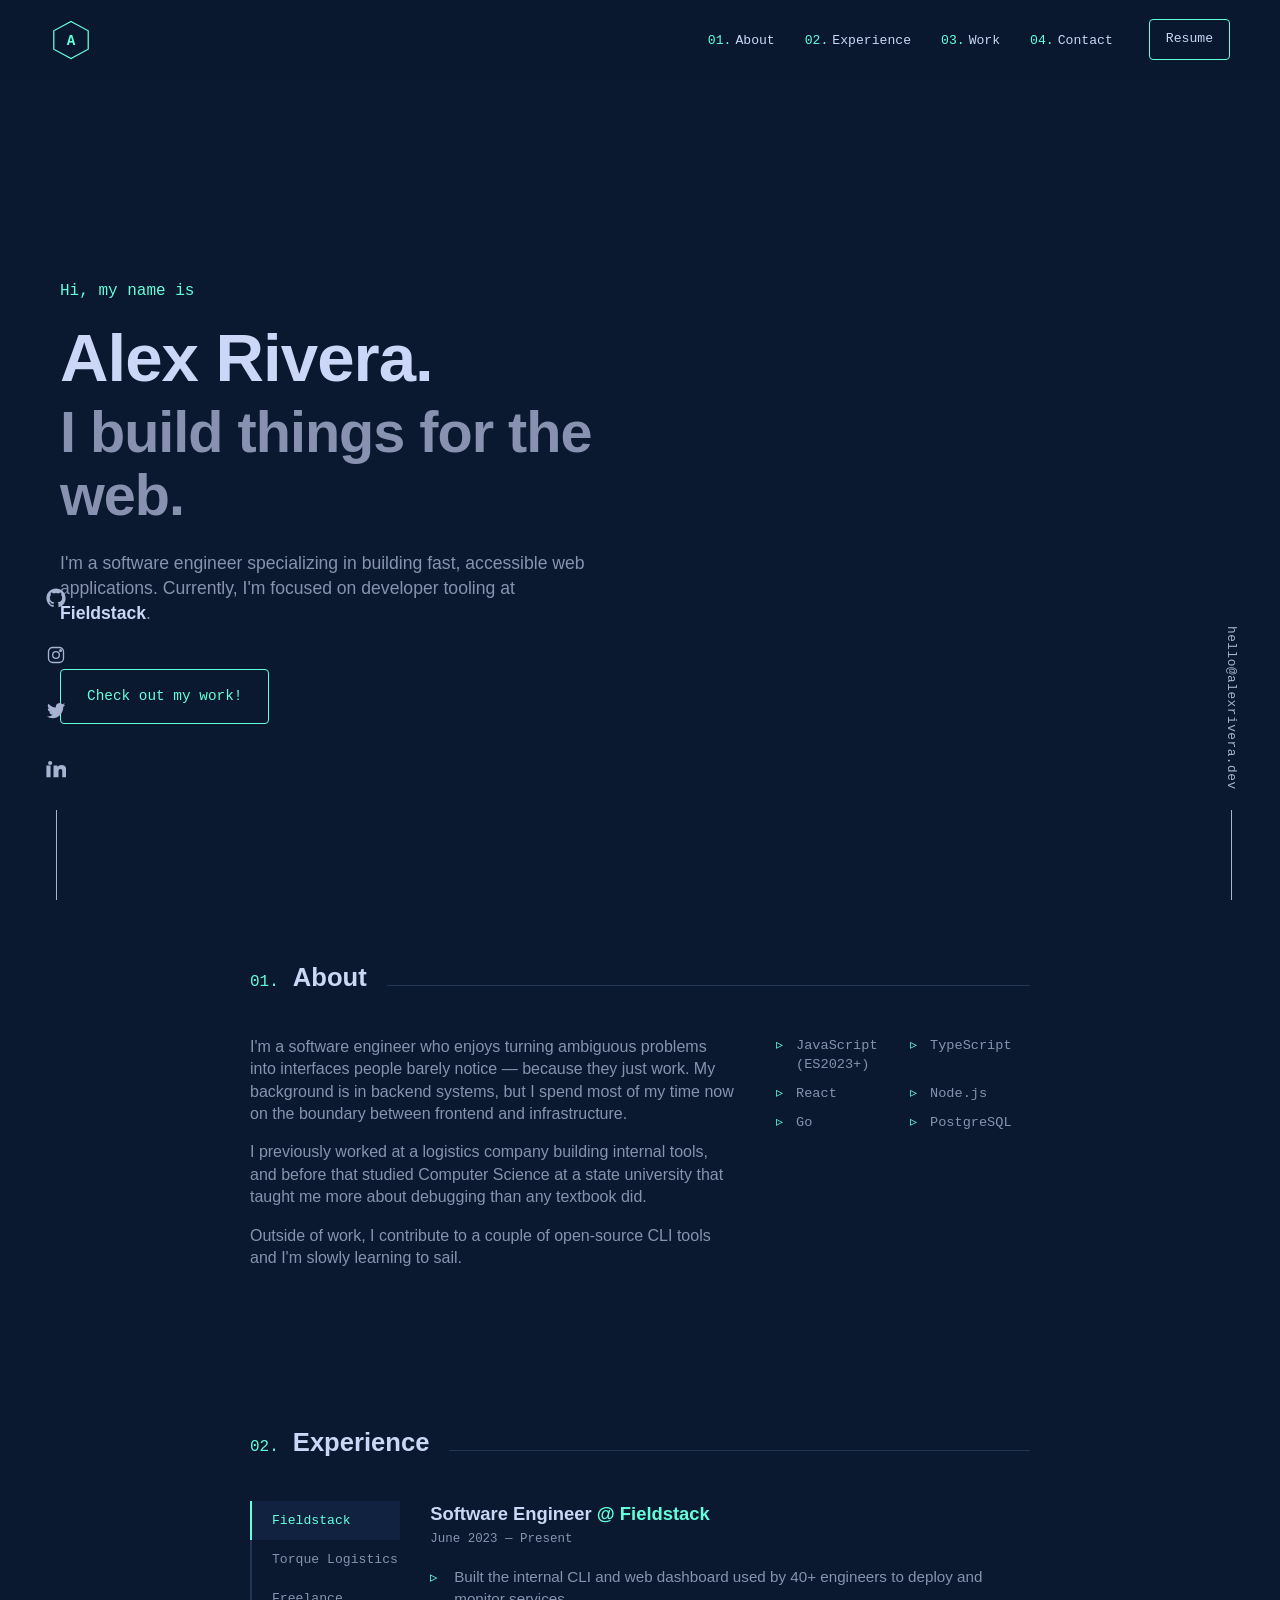
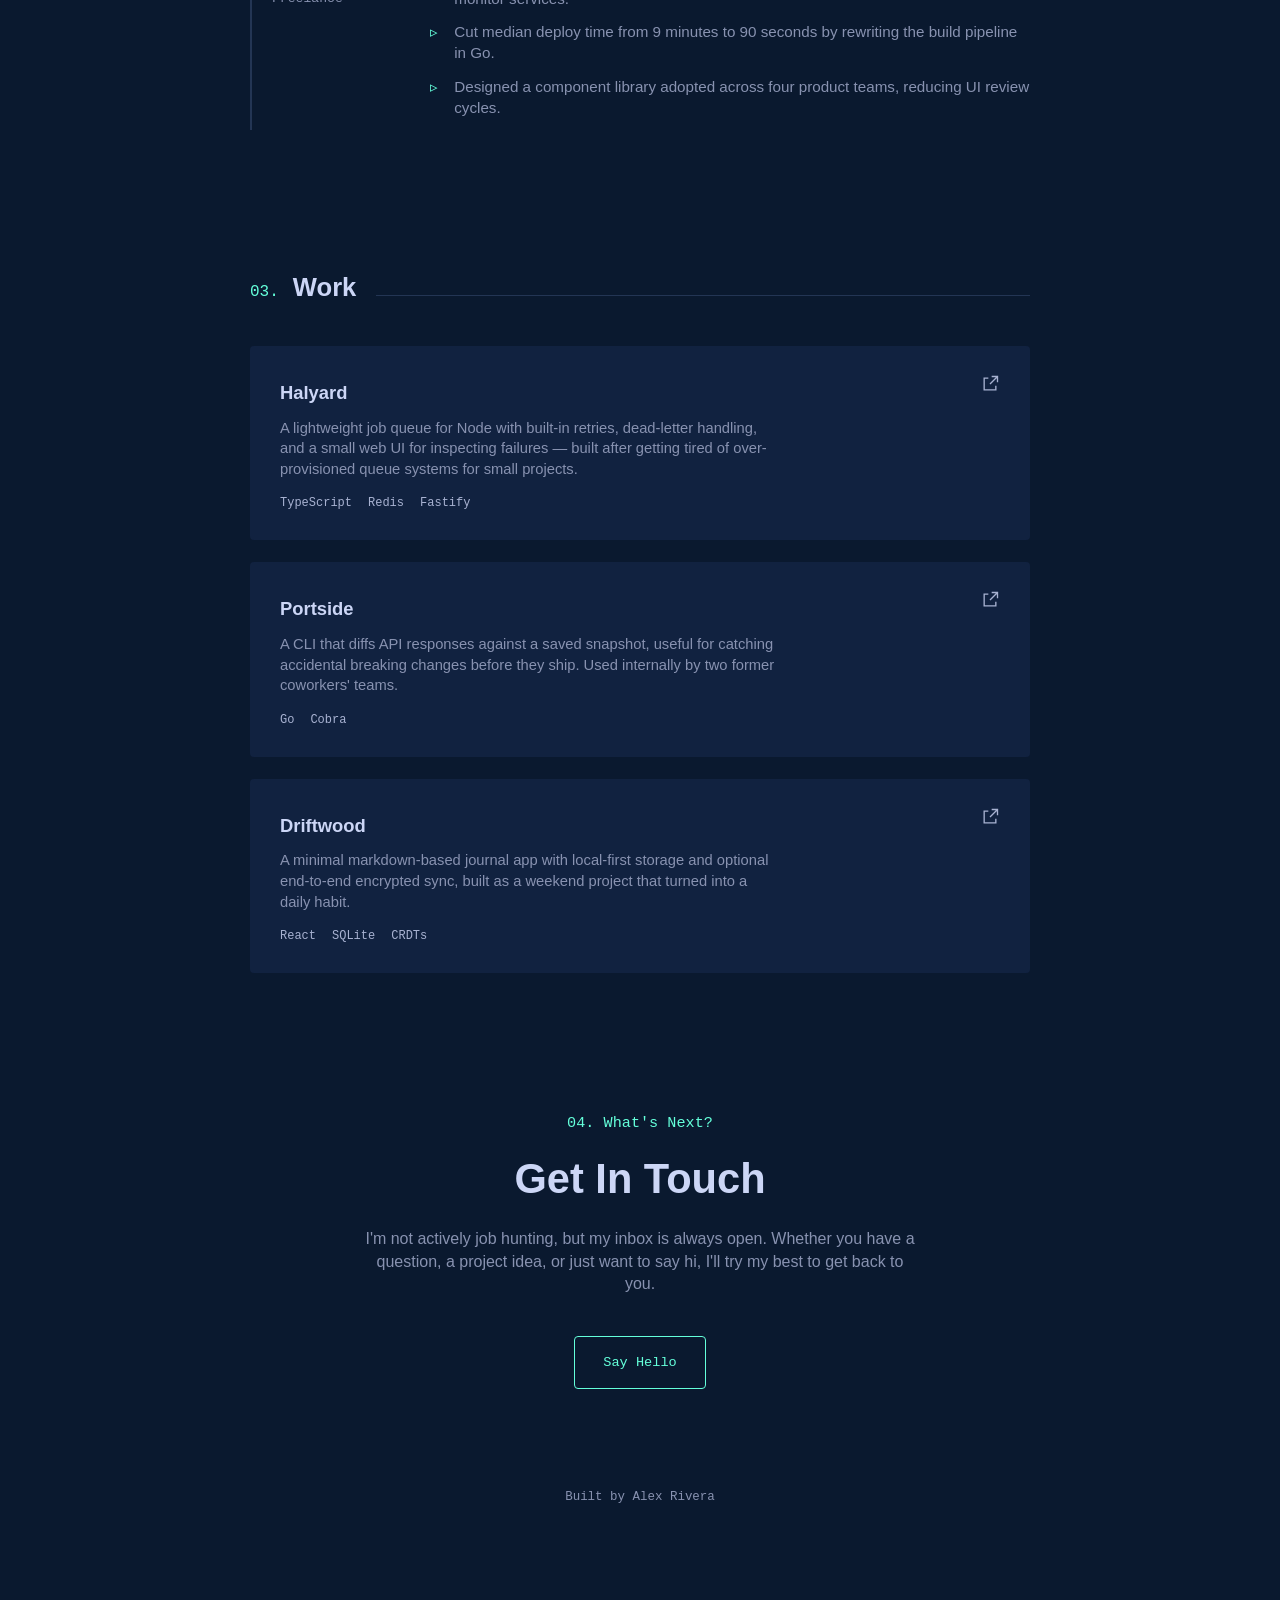
==== portfolio.html @ 31917dab "Add files via upload" ====
<!DOCTYPE html>
<html lang="en">
<head>
<meta charset="UTF-8" />
<meta name="viewport" content="width=device-width, initial-scale=1.0" />
<title>Alex Rivera — Software Engineer</title>
<style>
  :root {
    --navy: #0a192f;
    --light-navy: #112240;
    --lightest-navy: #233554;
    --slate: #8892b0;
    --light-slate: #a8b2d1;
    --lightest-slate: #ccd6f6;
    --white: #e6f1ff;
    --green: #64ffda;
    --font-sans: 'Inter', -apple-system, BlinkMacSystemFont, 'Segoe UI', sans-serif;
    --font-mono: 'JetBrains Mono', 'SF Mono', 'Fira Code', monospace;
    --side-gutter: 60px;
  }

  * { box-sizing: border-box; margin: 0; padding: 0; }
  html { scroll-behavior: smooth; }

  body {
    background: var(--navy);
    color: var(--slate);
    font-family: var(--font-sans);
    line-height: 1.4;
    -webkit-font-smoothing: antialiased;
  }

  ::selection { background: var(--lightest-navy); color: var(--white); }
  a { color: inherit; text-decoration: none; }

  .skip-link {
    position: absolute;
    top: -40px;
    left: 0;
    background: var(--green);
    color: var(--navy);
    padding: 8px 16px;
    z-index: 200;
  }
  .skip-link:focus { top: 0; }

  :focus-visible { outline: 2px solid var(--green); outline-offset: 3px; }

  /* Top header */
  header.top-nav {
    position: sticky;
    top: 0;
    z-index: 100;
    display: flex;
    align-items: center;
    justify-content: space-between;
    height: 80px;
    padding: 0 50px;
    background: rgba(10, 25, 47, 0.85);
    backdrop-filter: blur(8px);
    border-bottom: 1px solid transparent;
  }

  .logo {
    width: 42px;
    height: 42px;
    display: flex;
    align-items: center;
    justify-content: center;
  }
  .logo svg { width: 100%; height: 100%; }
  .logo text { font-family: var(--font-mono); font-weight: 700; }

  nav.main-nav {
    display: flex;
    align-items: center;
    gap: 36px;
  }
  nav.main-nav ul {
    list-style: none;
    display: flex;
    gap: 30px;
  }
  nav.main-nav a {
    font-family: var(--font-mono);
    font-size: 0.82rem;
    color: var(--lightest-slate);
    transition: color 0.2s ease;
  }
  nav.main-nav a span { color: var(--green); margin-right: 4px; }
  nav.main-nav a:hover, nav.main-nav a:focus-visible { color: var(--green); }

  .resume-btn {
    font-family: var(--font-mono);
    font-size: 0.8rem;
    color: var(--green);
    border: 1px solid var(--green);
    border-radius: 4px;
    padding: 10px 16px;
    transition: background 0.2s ease, transform 0.2s ease;
  }
  .resume-btn:hover { background: rgba(100, 255, 218, 0.08); transform: translateY(-2px); }

  .nav-toggle { display: none; }

  /* Fixed side rails */
  .side-rail {
    position: fixed;
    bottom: 0;
    display: flex;
    flex-direction: column;
    align-items: center;
    z-index: 50;
  }
  .side-rail.left { left: 40px; }
  .side-rail.right { right: 40px; }

  .side-rail ul {
    list-style: none;
    display: flex;
    flex-direction: column;
    gap: 18px;
    margin-bottom: 20px;
  }
  .side-rail.left a {
    color: var(--light-slate);
    display: block;
    padding: 6px;
    transition: color 0.2s ease, transform 0.2s ease;
  }
  .side-rail.left a:hover { color: var(--green); transform: translateY(-3px); }
  .side-rail svg { width: 20px; height: 20px; }

  .side-rail .rail-line {
    width: 1px;
    height: 90px;
    background: var(--light-slate);
  }

  .side-rail.right .email-link {
    writing-mode: vertical-rl;
    font-family: var(--font-mono);
    font-size: 0.8rem;
    color: var(--light-slate);
    letter-spacing: 0.5px;
    margin-bottom: 20px;
    transition: color 0.2s ease, transform 0.2s ease;
  }
  .side-rail.right .email-link:hover { color: var(--green); transform: translateY(-3px); }

  /* Hero */
  .hero {
    min-height: calc(100vh - 80px);
    display: flex;
    flex-direction: column;
    justify-content: center;
    max-width: 780px;
    padding: 40px var(--side-gutter);
  }
  .hero .eyebrow {
    font-family: var(--font-mono);
    color: var(--green);
    font-size: 1rem;
    margin-bottom: 18px;
  }
  .hero h1 {
    font-size: clamp(2.4rem, 7vw, 4.2rem);
    color: var(--lightest-slate);
    font-weight: 700;
    letter-spacing: -1px;
    line-height: 1.1;
  }
  .hero h2 {
    font-size: clamp(2rem, 6vw, 3.6rem);
    color: var(--slate);
    font-weight: 700;
    letter-spacing: -1px;
    line-height: 1.1;
    margin-top: 6px;
  }
  .hero p {
    margin-top: 24px;
    max-width: 540px;
    font-size: 1.1rem;
  }
  .hero p b { color: var(--lightest-slate); font-weight: 600; }
  .hero .cta {
    display: inline-block;
    margin-top: 44px;
    padding: 16px 26px;
    border: 1px solid var(--green);
    border-radius: 4px;
    color: var(--green);
    font-family: var(--font-mono);
    font-size: 0.9rem;
    width: fit-content;
    transition: background 0.2s ease, transform 0.2s ease;
  }
  .hero .cta:hover { background: rgba(100, 255, 218, 0.08); transform: translateY(-3px); }

  /* Content sections below hero */
  main.content {
    max-width: 900px;
    margin: 0 auto;
    padding: 0 var(--side-gutter) 100px;
  }
  section { margin-bottom: 140px; scroll-margin-top: 100px; }
  section:last-of-type { margin-bottom: 60px; }

  .section-heading {
    color: var(--lightest-slate);
    font-size: 1.6rem;
    font-weight: 700;
    margin-bottom: 40px;
    display: flex;
    align-items: baseline;
    gap: 14px;
  }
  .section-heading .num { font-family: var(--font-mono); color: var(--green); font-size: 1rem; font-weight: 400; }
  .section-heading .rule { height: 1px; background: var(--lightest-navy); flex: 1; margin-left: 6px; }

  #about .about-grid {
    display: grid;
    grid-template-columns: 2fr 1fr;
    gap: 40px;
    align-items: start;
  }
  #about p { margin-bottom: 16px; font-size: 1rem; }
  .stack-list {
    display: grid;
    grid-template-columns: repeat(2, minmax(120px, 1fr));
    gap: 10px 14px;
    list-style: none;
    font-family: var(--font-mono);
    font-size: 0.85rem;
  }
  .stack-list li { position: relative; padding-left: 20px; }
  .stack-list li::before { content: '▹'; position: absolute; left: 0; color: var(--green); }

  .job-list { display: flex; gap: 30px; }
  .job-tabs { display: flex; flex-direction: column; border-left: 2px solid var(--lightest-navy); min-width: 140px; }
  .job-tabs button {
    background: none; border: none; text-align: left; color: var(--slate);
    font-family: var(--font-mono); font-size: 0.82rem; padding: 12px 20px; cursor: pointer;
    border-left: 2px solid transparent; margin-left: -2px; transition: color 0.2s ease, background 0.2s ease;
    white-space: nowrap;
  }
  .job-tabs button:hover { background: var(--light-navy); color: var(--green); }
  .job-tabs button.active { color: var(--green); border-left: 2px solid var(--green); background: var(--light-navy); }
  .job-panel { display: none; }
  .job-panel.active { display: block; }
  .job-panel h3 { font-size: 1.15rem; color: var(--lightest-slate); font-weight: 600; }
  .job-panel h3 span { color: var(--green); }
  .job-panel .job-time { font-family: var(--font-mono); font-size: 0.78rem; color: var(--slate); margin: 4px 0 18px; }
  .job-panel ul { list-style: none; }
  .job-panel li { position: relative; padding-left: 24px; margin-bottom: 12px; font-size: 0.95rem; }
  .job-panel li::before { content: '▹'; position: absolute; left: 0; color: var(--green); }

  .project {
    background: var(--light-navy); border-radius: 4px; padding: 28px 30px; margin-bottom: 22px;
    transition: transform 0.2s ease, box-shadow 0.2s ease;
  }
  .project:hover { transform: translateY(-4px); box-shadow: 0 12px 24px -12px rgba(2,12,27,0.6); }
  .project-top { display: flex; justify-content: space-between; align-items: flex-start; }
  .project-top svg { width: 20px; height: 20px; color: var(--light-slate); flex-shrink: 0; }
  .project h3 { color: var(--lightest-slate); font-size: 1.15rem; margin: 6px 0 12px; }
  .project p { font-size: 0.92rem; max-width: 500px; }
  .project .tech { display: flex; flex-wrap: wrap; gap: 6px 16px; margin-top: 16px; list-style: none; font-family: var(--font-mono); font-size: 0.75rem; color: var(--light-slate); }

  #contact { text-align: center; max-width: 560px; margin: 0 auto 100px; }
  #contact .section-heading { justify-content: center; }
  #contact .num { }
  #contact .eyebrow { font-family: var(--font-mono); color: var(--green); font-size: 0.95rem; margin-bottom: 16px; }
  #contact h2.big { font-size: clamp(1.8rem, 5vw, 2.6rem); color: var(--lightest-slate); margin-bottom: 20px; }
  #contact p { margin-bottom: 40px; }
  #contact .cta { display: inline-block; padding: 16px 28px; border: 1px solid var(--green); color: var(--green); font-family: var(--font-mono); font-size: 0.85rem; border-radius: 4px; transition: background 0.2s ease, transform 0.2s ease; }
  #contact .cta:hover { background: rgba(100, 255, 218, 0.08); transform: translateY(-3px); }

  footer { text-align: center; padding: 0 0 60px; color: var(--slate); font-family: var(--font-mono); font-size: 0.78rem; }

  .reveal { opacity: 0; transform: translateY(12px); }
  .reveal.in { animation: revealIn 0.6s ease forwards; }
  @keyframes revealIn { to { opacity: 1; transform: translateY(0); } }

  @media (prefers-reduced-motion: reduce) {
    html { scroll-behavior: auto; }
    .reveal { opacity: 1; transform: none; animation: none; }
    .project:hover { transform: none; }
  }

  @media (max-width: 1080px) {
    .side-rail { display: none; }
  }

  @media (max-width: 760px) {
    :root { --side-gutter: 24px; }
    header.top-nav { padding: 0 20px; }
    nav.main-nav ul { display: none; }
    .resume-btn { display: none; }
    .about-grid { grid-template-columns: 1fr !important; }
    .job-list { flex-direction: column; }
    .job-tabs {
      flex-direction: row; border-left: none; border-bottom: 2px solid var(--lightest-navy); overflow-x: auto;
    }
    .job-tabs button { border-left: none; border-bottom: 2px solid transparent; margin-left: 0; margin-bottom: -2px; }
    .job-tabs button.active { border-left: none; border-bottom: 2px solid var(--green); }
  }
</style>
</head>
<body>

<a href="#content" class="skip-link">Skip to Content</a>

<header class="top-nav">
  <a href="#" class="logo" aria-label="Home">
    <svg viewBox="0 0 100 100" fill="none" stroke="var(--green)" stroke-width="3">
      <polygon points="50,6 91,28 91,72 50,94 9,72 9,28" />
      <text x="50" y="62" text-anchor="middle" font-size="34" fill="var(--green)" stroke="none">A</text>
    </svg>
  </a>

  <nav class="main-nav" aria-label="In-page">
    <ul>
      <li><a href="#about"><span>01.</span>About</a></li>
      <li><a href="#experience"><span>02.</span>Experience</a></li>
      <li><a href="#work"><span>03.</span>Work</a></li>
      <li><a href="#contact"><span>04.</span>Contact</a></li>
    </ul>
    <a href="#" class="resume-btn">Resume</a>
  </nav>
</header>

<aside class="side-rail left" aria-label="Social links">
  <ul>
    <li><a href="https://github.com" target="_blank" rel="noreferrer" aria-label="GitHub">
      <svg viewBox="0 0 24 24" fill="currentColor"><path d="M12 .5C5.65.5.5 5.65.5 12c0 5.08 3.29 9.39 7.86 10.91.57.1.78-.25.78-.55 0-.27-.01-1.17-.02-2.12-3.2.7-3.87-1.36-3.87-1.36-.53-1.34-1.28-1.7-1.28-1.7-1.05-.72.08-.7.08-.7 1.16.08 1.77 1.19 1.77 1.19 1.03 1.76 2.7 1.25 3.36.96.1-.75.4-1.25.73-1.54-2.55-.29-5.24-1.28-5.24-5.68 0-1.25.45-2.28 1.19-3.08-.12-.29-.52-1.46.11-3.05 0 0 .97-.31 3.18 1.18a11.05 11.05 0 0 1 5.79 0c2.2-1.49 3.17-1.18 3.17-1.18.64 1.59.24 2.76.12 3.05.74.8 1.19 1.83 1.19 3.08 0 4.41-2.69 5.38-5.25 5.67.41.36.78 1.06.78 2.14 0 1.55-.01 2.79-.01 3.17 0 .3.2.66.79.55A10.51 10.51 0 0 0 23.5 12c0-6.35-5.15-11.5-11.5-11.5Z"/></svg>
    </a></li>
    <li><a href="https://instagram.com" target="_blank" rel="noreferrer" aria-label="Instagram">
      <svg viewBox="0 0 24 24" fill="none" stroke="currentColor" stroke-width="1.6"><rect x="3" y="3" width="18" height="18" rx="5"/><circle cx="12" cy="12" r="4"/><circle cx="17.5" cy="6.5" r="1"/></svg>
    </a></li>
    <li><a href="https://twitter.com" target="_blank" rel="noreferrer" aria-label="Twitter">
      <svg viewBox="0 0 24 24" fill="currentColor"><path d="M23 4.5c-.8.36-1.66.6-2.57.72a4.5 4.5 0 0 0 1.96-2.48 8.9 8.9 0 0 1-2.84 1.08 4.48 4.48 0 0 0-7.63 4.08A12.7 12.7 0 0 1 2.9 3.42a4.48 4.48 0 0 0 1.39 5.98 4.4 4.4 0 0 1-2.03-.56v.06a4.48 4.48 0 0 0 3.6 4.4 4.5 4.5 0 0 1-2.02.08 4.49 4.49 0 0 0 4.19 3.12A9 9 0 0 1 1 18.57a12.7 12.7 0 0 0 6.88 2.02c8.25 0 12.77-6.84 12.77-12.77l-.01-.58A9.1 9.1 0 0 0 23 4.5Z"/></svg>
    </a></li>
    <li><a href="https://linkedin.com" target="_blank" rel="noreferrer" aria-label="LinkedIn">
      <svg viewBox="0 0 24 24" fill="currentColor"><path d="M4.98 3.5a2.5 2.5 0 1 1 0 5 2.5 2.5 0 0 1 0-5ZM.5 8.98h4.96V23H.5V8.98ZM9.02 8.98h4.76v1.92h.07c.66-1.18 2.28-2.42 4.69-2.42 5.01 0 5.94 3.19 5.94 7.34V23h-4.96v-6.29c0-1.5-.03-3.43-2.09-3.43-2.1 0-2.42 1.62-2.42 3.32V23H9.02V8.98Z"/></svg>
    </a></li>
  </ul>
  <span class="rail-line" aria-hidden="true"></span>
</aside>

<aside class="side-rail right" aria-label="Email">
  <a href="mailto:hello@alexrivera.dev" class="email-link">hello@alexrivera.dev</a>
  <span class="rail-line" aria-hidden="true"></span>
</aside>

<section class="hero">
  <p class="eyebrow">Hi, my name is</p>
  <h1>Alex Rivera.</h1>
  <h2>I build things for the web.</h2>
  <p>I'm a software engineer specializing in building fast, accessible web applications. Currently, I'm focused on developer tooling at <b>Fieldstack</b>.</p>
  <a href="#work" class="cta">Check out my work!</a>
</section>

<main class="content" id="content">
  <section id="about" class="reveal">
    <h2 class="section-heading"><span class="num">01.</span> About<span class="rule"></span></h2>
    <div class="about-grid">
      <div>
        <p>I'm a software engineer who enjoys turning ambiguous problems into interfaces people barely notice — because they just work. My background is in backend systems, but I spend most of my time now on the boundary between frontend and infrastructure.</p>
        <p>I previously worked at a logistics company building internal tools, and before that studied Computer Science at a state university that taught me more about debugging than any textbook did.</p>
        <p>Outside of work, I contribute to a couple of open-source CLI tools and I'm slowly learning to sail.</p>
      </div>
      <ul class="stack-list">
        <li>JavaScript (ES2023+)</li>
        <li>TypeScript</li>
        <li>React</li>
        <li>Node.js</li>
        <li>Go</li>
        <li>PostgreSQL</li>
      </ul>
    </div>
  </section>

  <section id="experience" class="reveal">
    <h2 class="section-heading"><span class="num">02.</span> Experience<span class="rule"></span></h2>
    <div class="job-list">
      <div class="job-tabs" role="tablist" aria-label="Job history">
        <button class="active" role="tab" aria-selected="true" data-job="0">Fieldstack</button>
        <button role="tab" aria-selected="false" data-job="1">Torque Logistics</button>
        <button role="tab" aria-selected="false" data-job="2">Freelance</button>
      </div>
      <div class="job-panels">
        <div class="job-panel active" data-panel="0">
          <h3>Software Engineer <span>@ Fieldstack</span></h3>
          <p class="job-time">June 2023 — Present</p>
          <ul>
            <li>Built the internal CLI and web dashboard used by 40+ engineers to deploy and monitor services.</li>
            <li>Cut median deploy time from 9 minutes to 90 seconds by rewriting the build pipeline in Go.</li>
            <li>Designed a component library adopted across four product teams, reducing UI review cycles.</li>
          </ul>
        </div>
        <div class="job-panel" data-panel="1">
          <h3>Backend Engineer <span>@ Torque Logistics</span></h3>
          <p class="job-time">Jan 2021 — May 2023</p>
          <ul>
            <li>Owned the routing service that scheduled deliveries for a fleet of 300+ vehicles daily.</li>
            <li>Migrated a legacy monolith to services, improving on-call incident volume by roughly 60%.</li>
            <li>Mentored two junior engineers through their first on-call rotations and code review process.</li>
          </ul>
        </div>
        <div class="job-panel" data-panel="2">
          <h3>Freelance Developer</h3>
          <p class="job-time">2019 — 2020</p>
          <ul>
            <li>Delivered small business websites and internal tools for six clients across retail and events.</li>
            <li>Built a booking system for a local studio that's still in production use today.</li>
          </ul>
        </div>
      </div>
    </div>
  </section>

  <section id="work" class="reveal">
    <h2 class="section-heading"><span class="num">03.</span> Work<span class="rule"></span></h2>

    <article class="project">
      <div class="project-top">
        <h3>Halyard</h3>
        <svg viewBox="0 0 24 24" fill="none" stroke="currentColor" stroke-width="1.6"><path d="M14 3h7v7M21 3l-9 9M5 5h5v0H5v14h14v-5"/></svg>
      </div>
      <p>A lightweight job queue for Node with built-in retries, dead-letter handling, and a small web UI for inspecting failures — built after getting tired of over-provisioned queue systems for small projects.</p>
      <ul class="tech"><li>TypeScript</li><li>Redis</li><li>Fastify</li></ul>
    </article>

    <article class="project">
      <div class="project-top">
        <h3>Portside</h3>
        <svg viewBox="0 0 24 24" fill="none" stroke="currentColor" stroke-width="1.6"><path d="M14 3h7v7M21 3l-9 9M5 5h5v0H5v14h14v-5"/></svg>
      </div>
      <p>A CLI that diffs API responses against a saved snapshot, useful for catching accidental breaking changes before they ship. Used internally by two former coworkers' teams.</p>
      <ul class="tech"><li>Go</li><li>Cobra</li></ul>
    </article>

    <article class="project">
      <div class="project-top">
        <h3>Driftwood</h3>
        <svg viewBox="0 0 24 24" fill="none" stroke="currentColor" stroke-width="1.6"><path d="M14 3h7v7M21 3l-9 9M5 5h5v0H5v14h14v-5"/></svg>
      </div>
      <p>A minimal markdown-based journal app with local-first storage and optional end-to-end encrypted sync, built as a weekend project that turned into a daily habit.</p>
      <ul class="tech"><li>React</li><li>SQLite</li><li>CRDTs</li></ul>
    </article>
  </section>

  <section id="contact" class="reveal">
    <p class="eyebrow">04. What's Next?</p>
    <h2 class="big">Get In Touch</h2>
    <p>I'm not actively job hunting, but my inbox is always open. Whether you have a question, a project idea, or just want to say hi, I'll try my best to get back to you.</p>
    <a href="mailto:hello@alexrivera.dev" class="cta">Say Hello</a>
  </section>

  <footer>
    <p>Built by Alex Rivera</p>
  </footer>
</main>

<script>
  const revealEls = document.querySelectorAll('.reveal');
  revealEls.forEach((el, i) => setTimeout(() => el.classList.add('in'), i * 120));

  const tabButtons = document.querySelectorAll('.job-tabs button');
  const panels = document.querySelectorAll('.job-panel');
  tabButtons.forEach(btn => {
    btn.addEventListener('click', () => {
      tabButtons.forEach(b => { b.classList.remove('active'); b.setAttribute('aria-selected', 'false'); });
      panels.forEach(p => p.classList.remove('active'));
      btn.classList.add('active');
      btn.setAttribute('aria-selected', 'true');
      document.querySelector(`.job-panel[data-panel="${btn.dataset.job}"]`).classList.add('active');
    });
  });
</script>

</body>
</html>
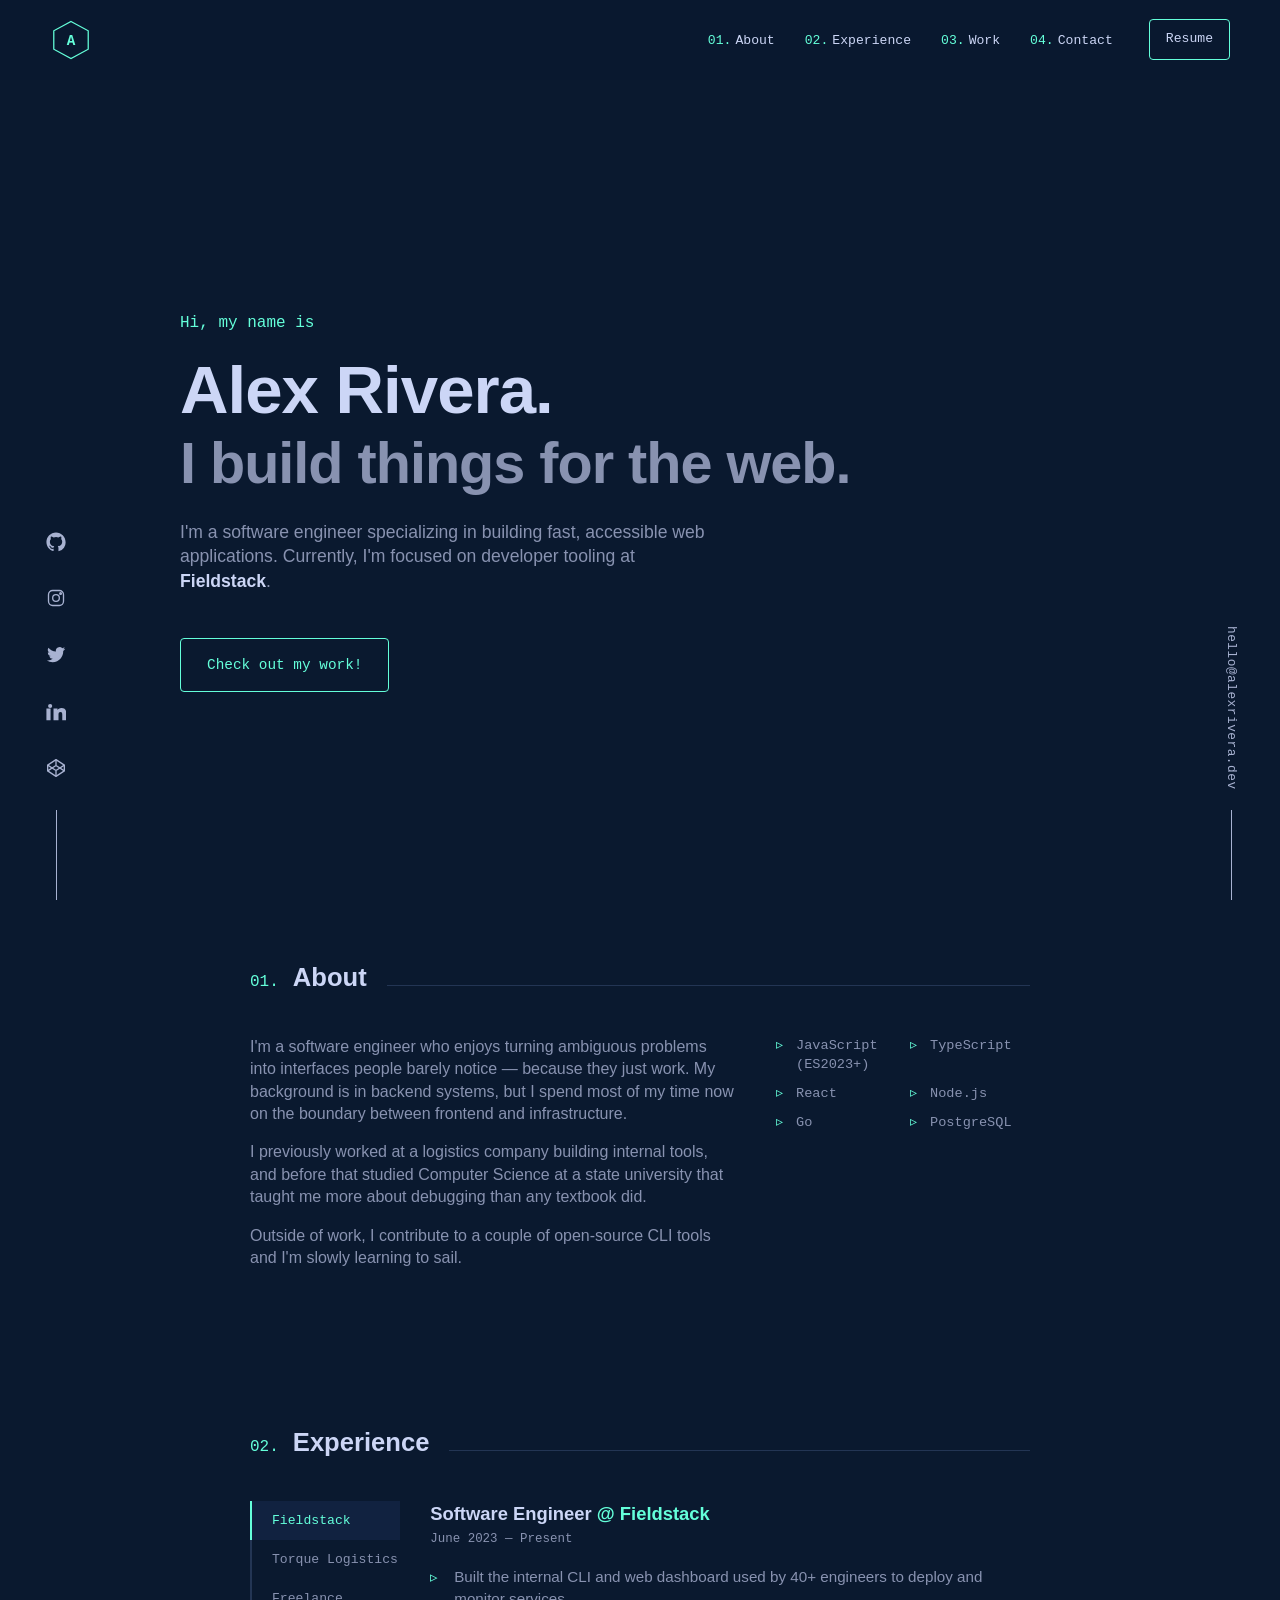
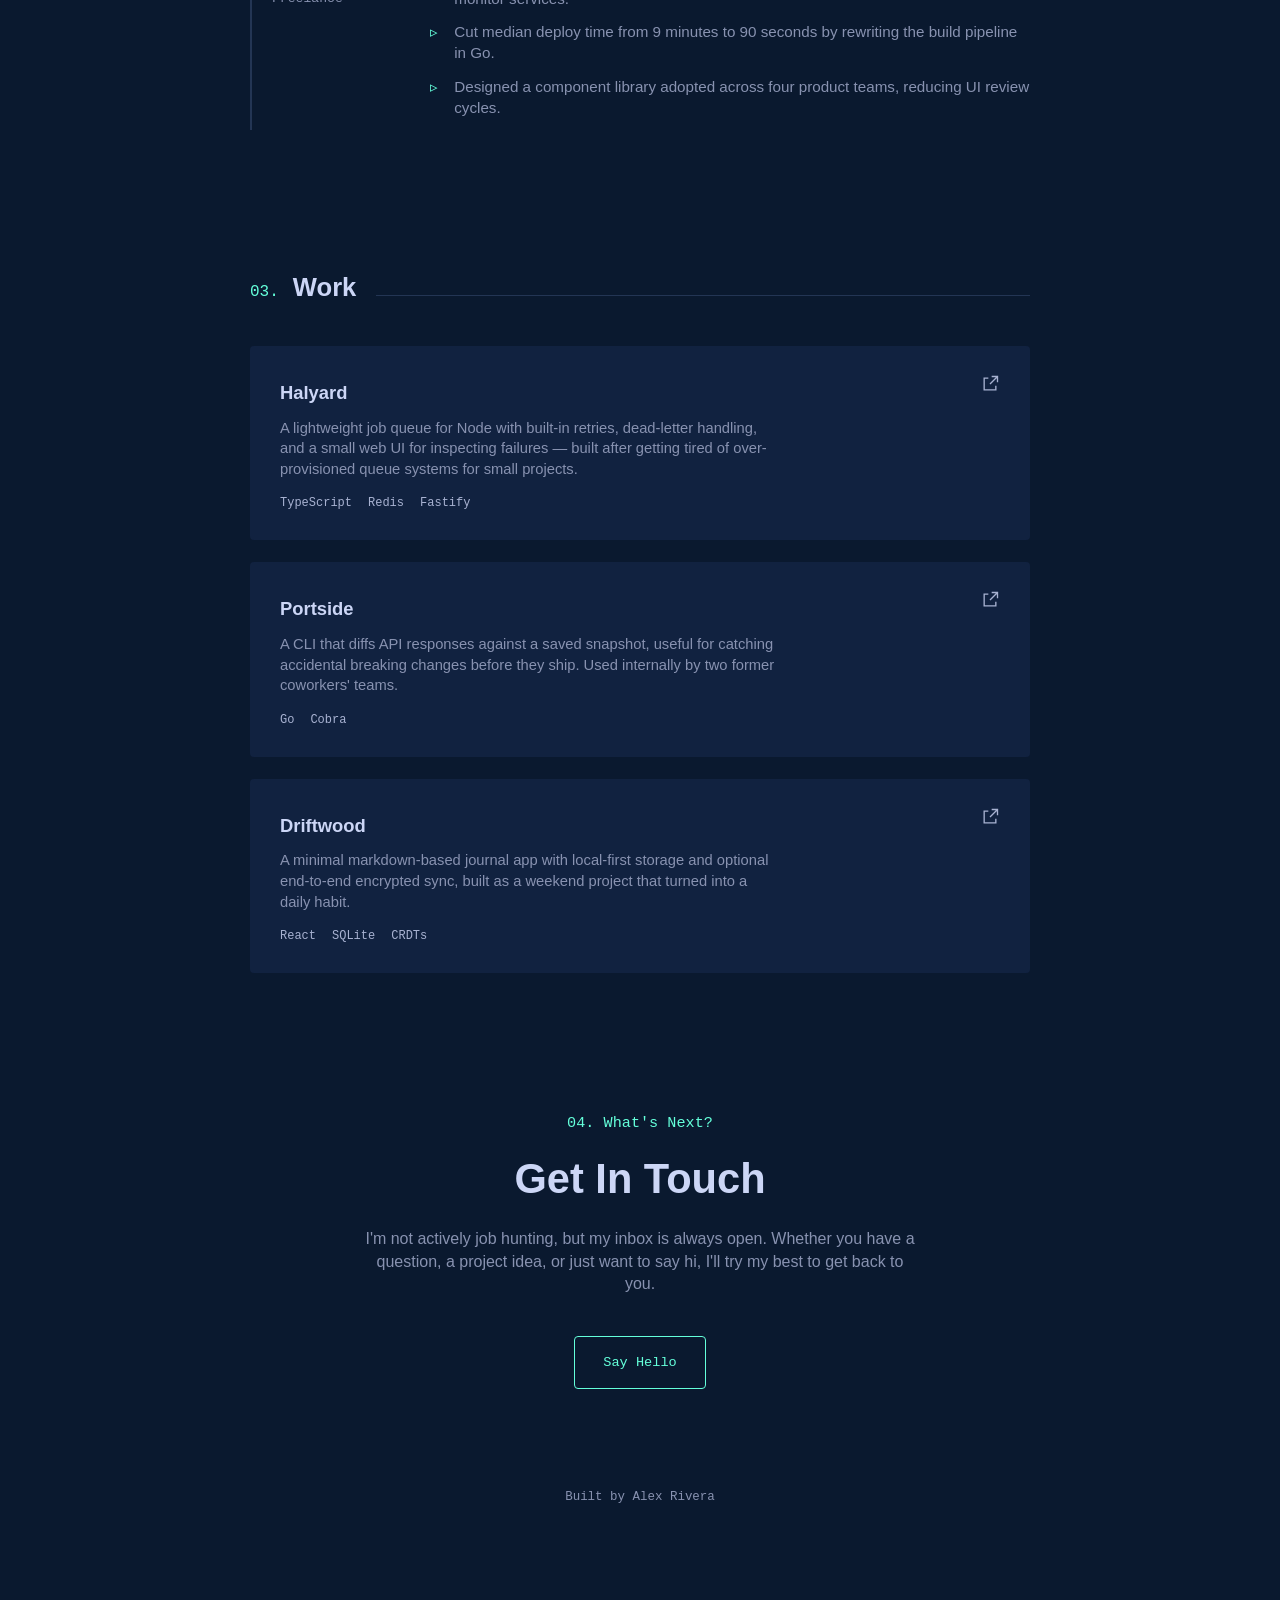
==== commit 7301f71f: "Add initial HTML, CSS, and JavaScript files for portfolio" ====
--- a/portfolio.html
+++ b/portfolio.html
@@ -17,6 +17,7 @@
     --font-sans: 'Inter', -apple-system, BlinkMacSystemFont, 'Segoe UI', sans-serif;
     --font-mono: 'JetBrains Mono', 'SF Mono', 'Fira Code', monospace;
     --side-gutter: 60px;
+    --hero-gutter: 180px;
   }
 
   * { box-sizing: border-box; margin: 0; padding: 0; }
@@ -154,8 +155,8 @@
     display: flex;
     flex-direction: column;
     justify-content: center;
-    max-width: 780px;
-    padding: 40px var(--side-gutter);
+    max-width: 1100px;
+    padding: 40px 40px 40px var(--hero-gutter);
   }
   .hero .eyebrow {
     font-family: var(--font-mono);
@@ -290,6 +291,7 @@
 
   @media (max-width: 1080px) {
     .side-rail { display: none; }
+    :root { --hero-gutter: 60px; }
   }
 
   @media (max-width: 760px) {
@@ -343,6 +345,9 @@
     </a></li>
     <li><a href="https://linkedin.com" target="_blank" rel="noreferrer" aria-label="LinkedIn">
       <svg viewBox="0 0 24 24" fill="currentColor"><path d="M4.98 3.5a2.5 2.5 0 1 1 0 5 2.5 2.5 0 0 1 0-5ZM.5 8.98h4.96V23H.5V8.98ZM9.02 8.98h4.76v1.92h.07c.66-1.18 2.28-2.42 4.69-2.42 5.01 0 5.94 3.19 5.94 7.34V23h-4.96v-6.29c0-1.5-.03-3.43-2.09-3.43-2.1 0-2.42 1.62-2.42 3.32V23H9.02V8.98Z"/></svg>
+    </a></li>
+    <li><a href="https://codepen.io" target="_blank" rel="noreferrer" aria-label="Codepen">
+      <svg viewBox="0 0 24 24" fill="none" stroke="currentColor" stroke-width="1.6" stroke-linejoin="round"><polygon points="12,2 22,8.5 22,15.5 12,22 2,15.5 2,8.5"/><line x1="12" y1="2" x2="12" y2="9"/><line x1="12" y1="15" x2="12" y2="22"/><line x1="2" y1="8.5" x2="12" y2="15"/><line x1="12" y1="9" x2="22" y2="15.5"/><line x1="2" y1="15.5" x2="12" y2="9"/><line x1="12" y1="15" x2="22" y2="8.5"/></svg>
     </a></li>
   </ul>
   <span class="rail-line" aria-hidden="true"></span>
